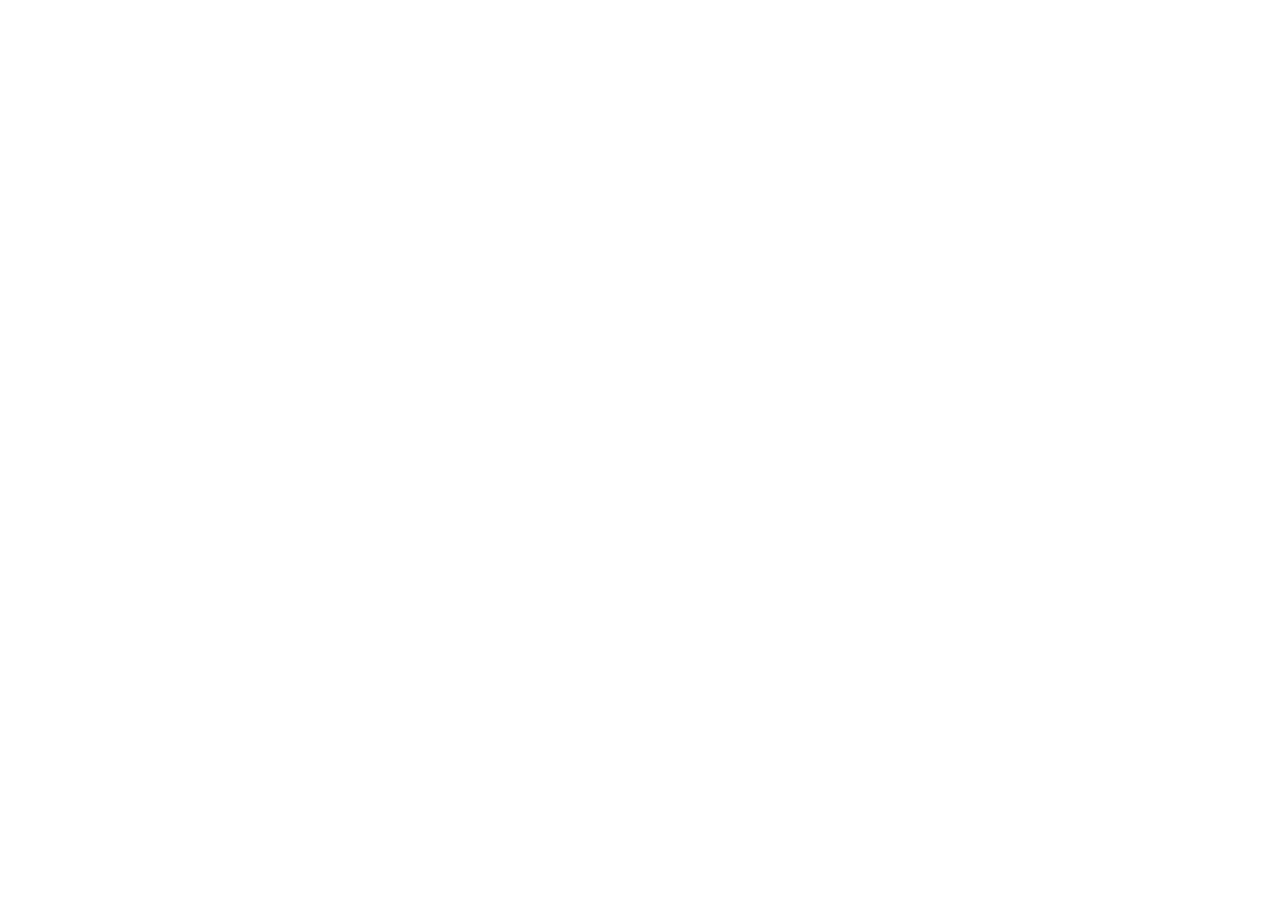
==== index.html @ 8655cf8e "Initial commit" ====
<!DOCTYPE html>
<html lang="en">
<head>
    <meta charset="UTF-8">
    <meta name="viewport" content="width=device-width, initial-scale=1.0">
    <title>Casey Reas</title>
    <link rel="stylesheet" href="css/estilos.css">
    <link rel="preconnect" href="https://fonts.googleapis.com">
<link rel="preconnect" href="https://fonts.gstatic.com" crossorigin>
<link href="https://fonts.googleapis.com/css2?family=Arvo:ital,wght@0,400;0,700;1,400;1,700&family=Barlow:ital,wght@0,100;0,200;0,300;0,400;0,500;0,600;0,700;0,800;0,900;1,100;1,200;1,300;1,400;1,500;1,600;1,700;1,800;1,900&display=swap" rel="stylesheet">
</head>
<body>
    <div>

    </div>
</body>
</html>
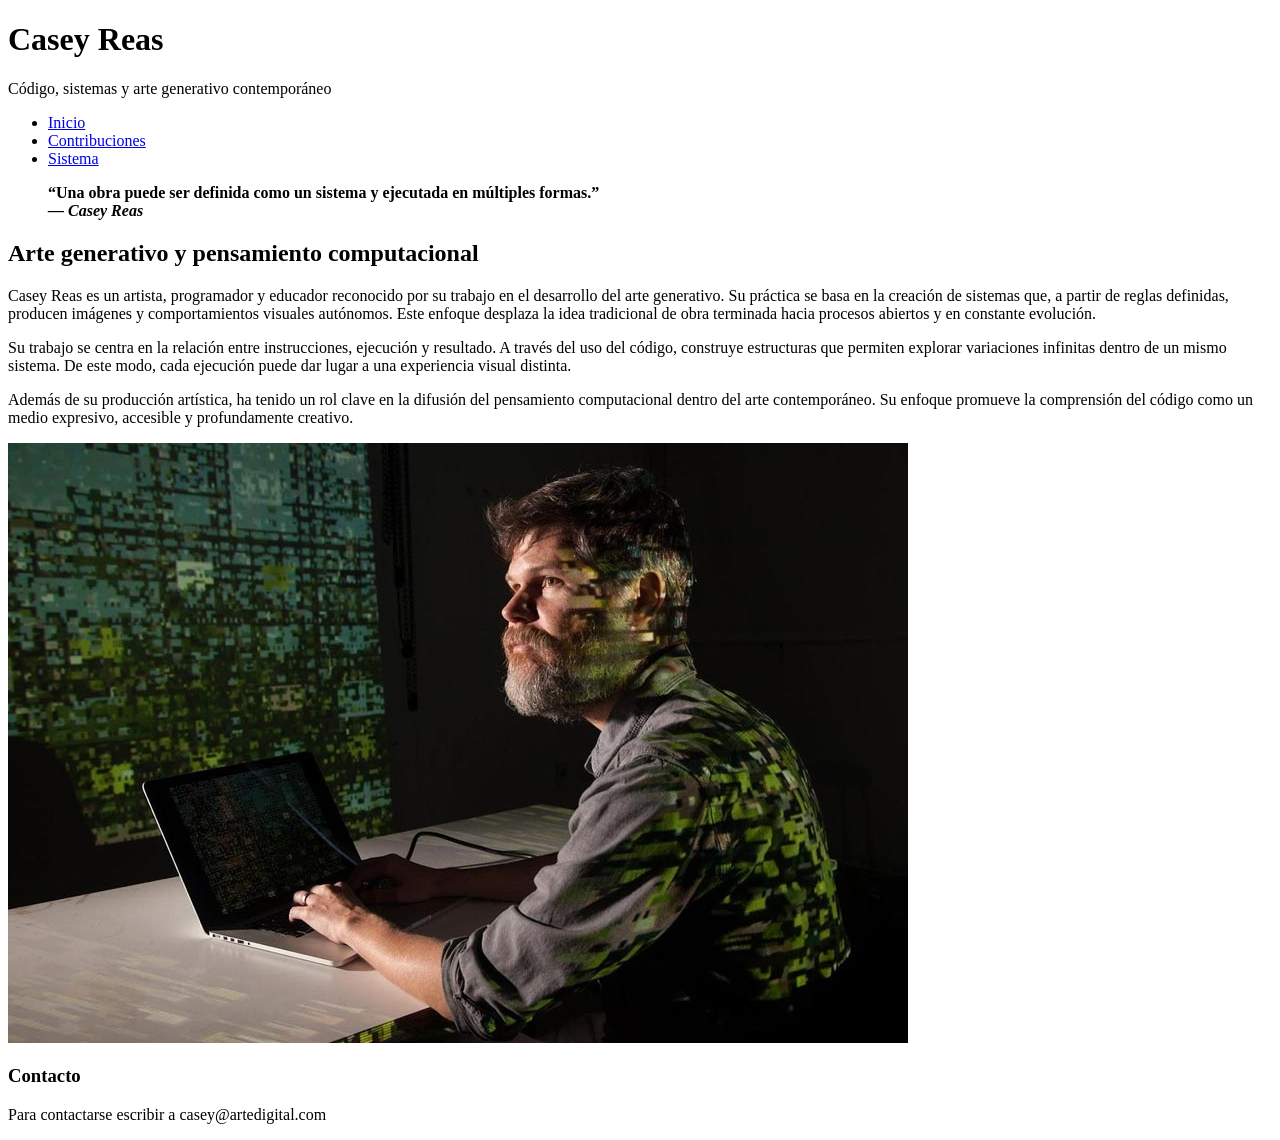
==== commit 5927de37: "terminado html de las paginas" ====
--- a/index.html
+++ b/index.html
@@ -1,17 +1,74 @@
 <!DOCTYPE html>
 <html lang="en">
-<head>
-    <meta charset="UTF-8">
-    <meta name="viewport" content="width=device-width, initial-scale=1.0">
-    <title>Casey Reas</title>
-    <link rel="stylesheet" href="css/estilos.css">
-    <link rel="preconnect" href="https://fonts.googleapis.com">
-<link rel="preconnect" href="https://fonts.gstatic.com" crossorigin>
-<link href="https://fonts.googleapis.com/css2?family=Arvo:ital,wght@0,400;0,700;1,400;1,700&family=Barlow:ital,wght@0,100;0,200;0,300;0,400;0,500;0,600;0,700;0,800;0,900;1,100;1,200;1,300;1,400;1,500;1,600;1,700;1,800;1,900&display=swap" rel="stylesheet">
-</head>
-<body>
-    <div>
+  <head>
+    <meta charset="UTF-8" />
+    <meta name="viewport" content="width=device-width, initial-scale=1.0" />
+    <title>Casey Reas - Inicio</title>
+    <link rel="stylesheet" href="css/estilos.css" />
+    <link rel="preconnect" href="https://fonts.googleapis.com" />
+    <link rel="preconnect" href="https://fonts.gstatic.com" crossorigin />
+    <link
+      href="https://fonts.googleapis.com/css2?family=Arvo:ital,wght@0,400;0,700;1,400;1,700&family=Barlow:ital,wght@0,100;0,200;0,300;0,400;0,500;0,600;0,700;0,800;0,900;1,100;1,200;1,300;1,400;1,500;1,600;1,700;1,800;1,900&display=swap"
+      rel="stylesheet"
+    />
+  </head>
+  <body>
+    <div class="contenedor-principal fondo">
+      <header>
+        <h1>Casey Reas</h1>
+        <p>Código, sistemas y arte generativo contemporáneo</p>
+        <nav>
+          <ul>
+            <li><a href="index.html">Inicio</a></li>
+            <li><a href="trabajos.html">Contribuciones</a></li>
+            <li><a href="sistema.html">Sistema</a></li>
+          </ul>
+        </nav>
+      </header>
+      <main>
+        <blockquote>
+          <p>
+            <strong
+              >“Una obra puede ser definida como un sistema y ejecutada en
+              múltiples formas.”<br />
+              <cite>— Casey Reas</cite></strong>
+            </p>
+        </blockquote>
 
+        <h2>Arte generativo y pensamiento computacional</h2>
+        <p>
+          Casey Reas es un artista, programador y educador reconocido por su
+          trabajo en el desarrollo del arte generativo. Su práctica se basa en
+          la creación de sistemas que, a partir de reglas definidas, producen
+          imágenes y comportamientos visuales autónomos. Este enfoque desplaza
+          la idea tradicional de obra terminada hacia procesos abiertos y en
+          constante evolución.
+        </p>
+        <p>
+          Su trabajo se centra en la relación entre instrucciones, ejecución y
+          resultado. A través del uso del código, construye estructuras que
+          permiten explorar variaciones infinitas dentro de un mismo sistema. De
+          este modo, cada ejecución puede dar lugar a una experiencia visual
+          distinta.
+        </p>
+
+        <p>
+          Además de su producción artística, ha tenido un rol clave en la
+          difusión del pensamiento computacional dentro del arte contemporáneo.
+          Su enfoque promueve la comprensión del código como un medio expresivo,
+          accesible y profundamente creativo.
+        </p>
+
+        <img
+          class="img-contenedor"
+          src="img/reas-1.jpg"
+          alt="foto de Casey Reas"
+        />
+      </main>
+      <footer>
+        <h3>Contacto</h3>
+        <p>Para contactarse escribir a casey@artedigital.com</p>
+      </footer>
     </div>
-</body>
+  </body>
 </html>
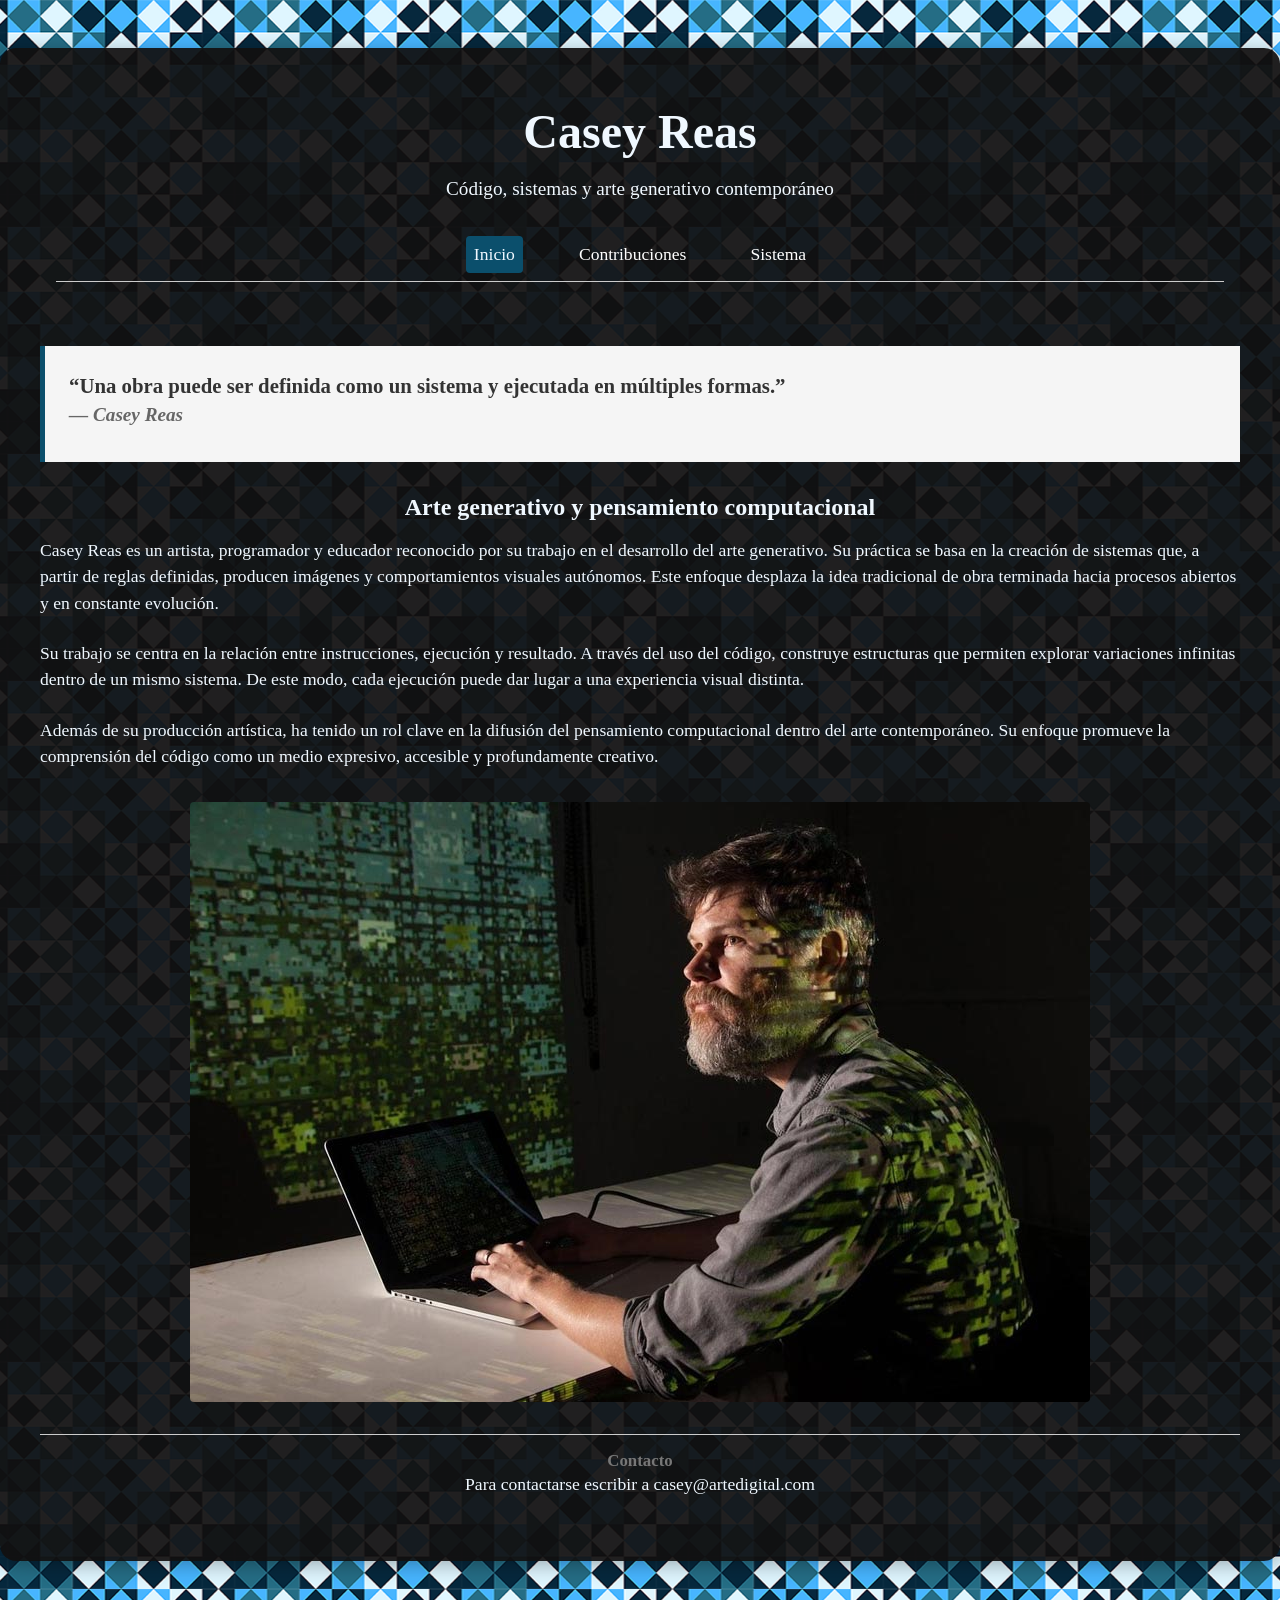
==== commit 296271cc: "primera parte de css" ====
--- a/index.html
+++ b/index.html
@@ -19,7 +19,7 @@
         <p>Código, sistemas y arte generativo contemporáneo</p>
         <nav>
           <ul>
-            <li><a href="index.html">Inicio</a></li>
+            <li><a class="activo" href="index.html">Inicio</a></li>
             <li><a href="trabajos.html">Contribuciones</a></li>
             <li><a href="sistema.html">Sistema</a></li>
           </ul>
--- a/css/estilos.css
+++ b/css/estilos.css
@@ -0,0 +1,126 @@
+* {
+    margin: 0;
+    padding: 0;
+    box-sizing: border-box;
+}
+
+body {
+    background-image: url(/img/fondo.png);
+    background-position: center top;
+    background-repeat: repeat;
+
+    color: #111111;
+}
+.contenedor-principal {
+    max-width: 100rem;
+    width: 100%;
+    margin: 3rem auto;
+
+    background-color: rgba(18, 16, 16, 0.93);
+    padding: 2.5rem;
+    border-radius: 1rem;
+    box-shadow: 0px 4px 20px rgba(0, 0, 0, 0.3);
+}
+
+header {
+    text-align: center;
+    padding: 1rem;
+    margin-bottom: 3rem;
+}
+
+header h1 {
+    color: aliceblue;
+    font-size: 3rem;
+    margin-bottom: 1rem;
+}
+header p {
+    font-size: 1.2rem;
+}
+
+nav {
+    background-color: transparent;
+    margin-top: 1rem;
+    border-bottom: 1px solid #ccc;
+}
+
+nav ul {
+    list-style: none;
+    display: flex;
+    justify-content: center;
+    gap: 2rem;
+    padding: 0;
+}
+
+nav li {
+    margin: 0.5rem;
+}
+
+nav a {
+    text-decoration: none;
+    color: #0b4f6c;
+    font-size: 1.1rem;
+    padding: 0.5rem;
+    display: block;
+    border-radius: 0.5rem;
+}
+
+nav a:link {
+    color: white;
+}
+
+nav a.activo {
+    color: aliceblue;
+    background-color: #0b4f6c;
+    border-radius: 4px;
+}
+
+nav a:hover {
+    background-color: white;
+}
+
+h2 {
+    color: aliceblue;
+    text-align: center;
+    margin-bottom: 1rem;
+}
+
+p {
+    color: aliceblue;
+    font-size: 1.1rem;
+    line-height: 1.5;
+    margin-bottom: 1.5rem;
+}
+blockquote {
+    background-color: whitesmoke;
+    border-left: 5px solid #0b4f6c;
+    padding: 1.5rem;
+    margin: 2rem 0;
+}
+
+blockquote p {
+    font-size: 1.3rem;
+    margin-bottom: 0.5rem;
+    color: #333;
+}
+
+blockquote cite {
+    font-size: 1.2rem;
+    color: #666;
+    display: block;
+}
+
+main img {
+    max-width: 100%;
+    height: auto;
+    display: block; 
+    margin: 2rem auto;
+    border-radius: 4px;
+}
+
+footer {
+    text-align: center;
+    padding-top: 1rem;
+    border-top: 1px solid #ccc;
+    color: #777;
+    font-size: 0.9rem;
+}
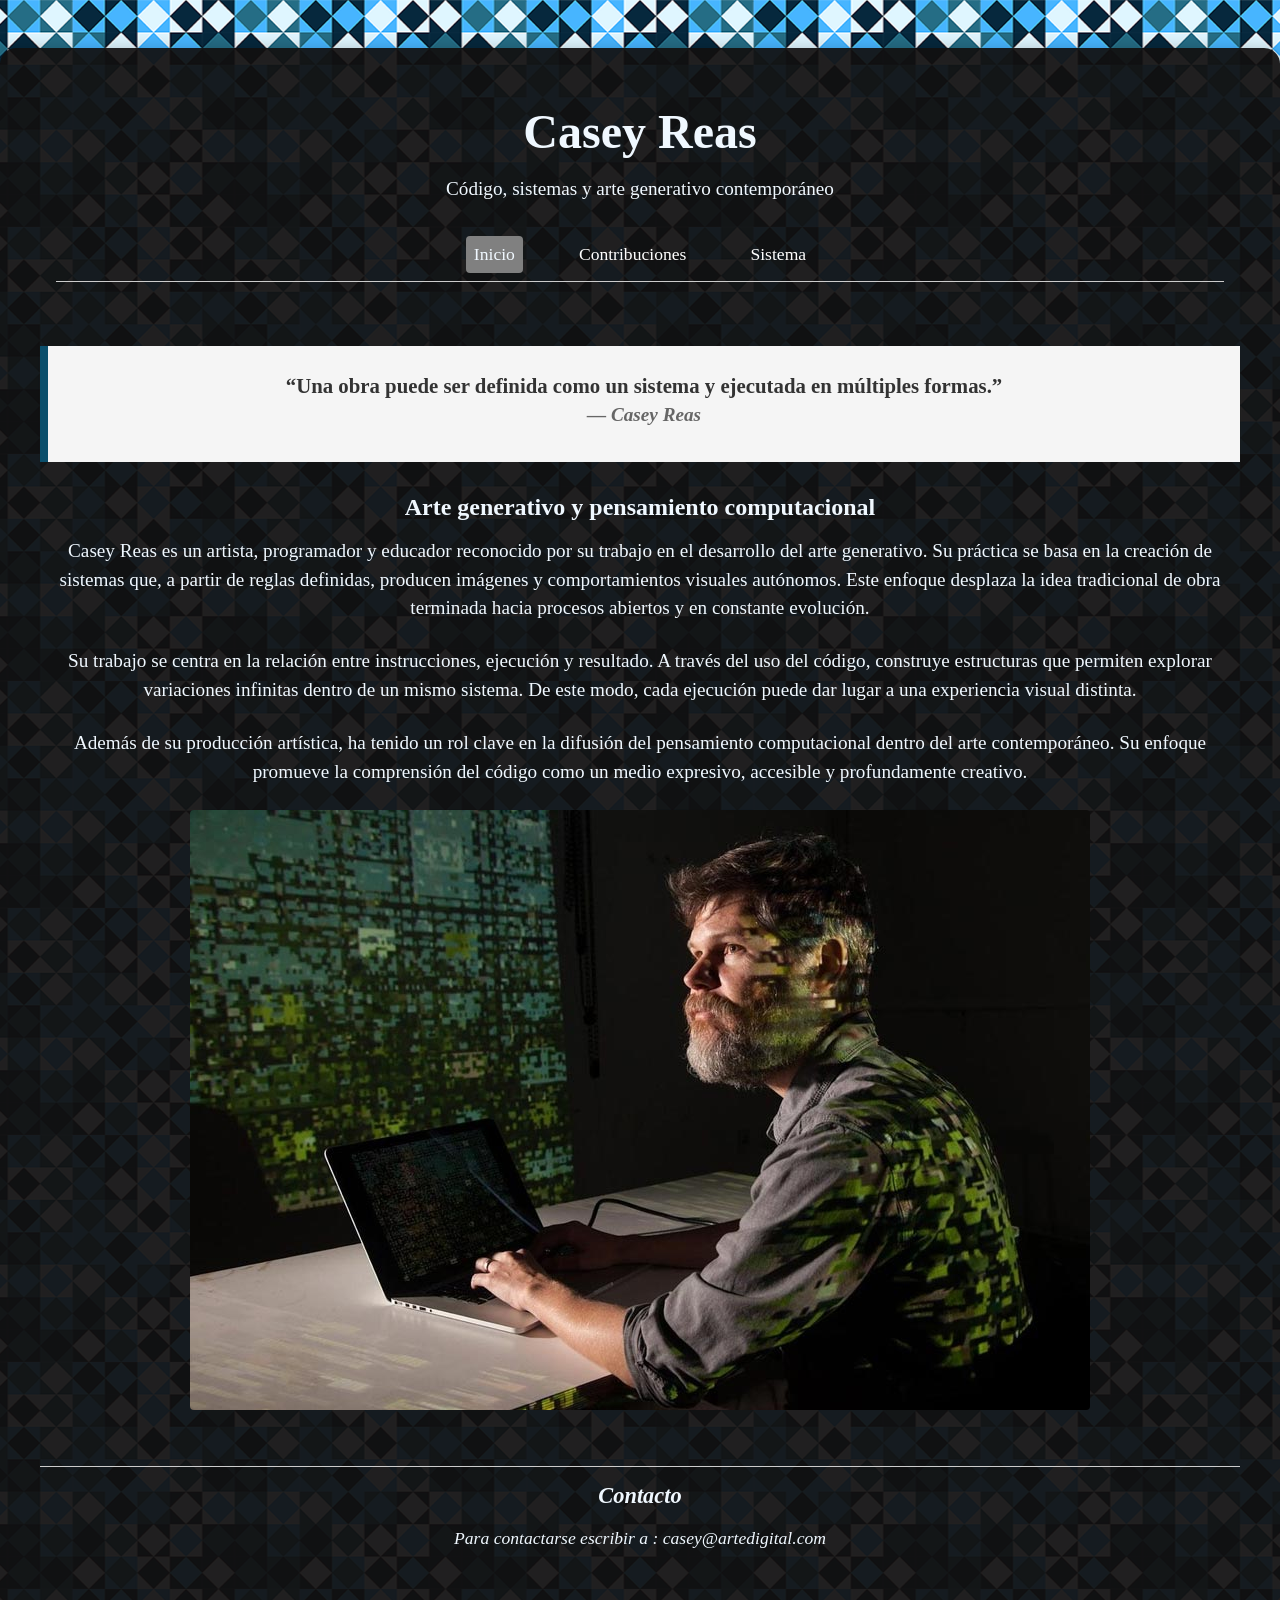
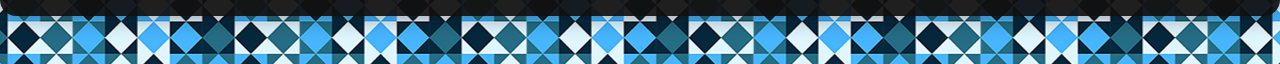
==== commit 3eb89266: "terminado parte de css" ====
--- a/index.html
+++ b/index.html
@@ -1,5 +1,5 @@
 <!DOCTYPE html>
-<html lang="en">
+<html lang="es">
   <head>
     <meta charset="UTF-8" />
     <meta name="viewport" content="width=device-width, initial-scale=1.0" />
@@ -13,7 +13,7 @@
     />
   </head>
   <body>
-    <div class="contenedor-principal fondo">
+    <div class="contenedor-principal">
       <header>
         <h1>Casey Reas</h1>
         <p>Código, sistemas y arte generativo contemporáneo</p>
@@ -26,6 +26,7 @@
         </nav>
       </header>
       <main>
+        <article>
         <blockquote>
           <p>
             <strong
@@ -59,15 +60,14 @@
           accesible y profundamente creativo.
         </p>
 
-        <img
-          class="img-contenedor"
-          src="img/reas-1.jpg"
-          alt="foto de Casey Reas"
-        />
+        <img class="img-contenedor" src="img/reas-1.jpg"  alt="foto de Casey Reas"/>
+        </article>
       </main>
       <footer>
+        <address>
         <h3>Contacto</h3>
-        <p>Para contactarse escribir a casey@artedigital.com</p>
+        <p class="texto-mail">Para contactarse escribir a : <a href="mailto:casey@artedigital.com"></a>casey@artedigital.com</p>
+        </address>
       </footer>
     </div>
   </body>
--- a/css/estilos.css
+++ b/css/estilos.css
@@ -19,7 +19,7 @@
     background-color: rgba(18, 16, 16, 0.93);
     padding: 2.5rem;
     border-radius: 1rem;
-    box-shadow: 0px 4px 20px rgba(0, 0, 0, 0.3);
+    box-shadow: 0 0.25rem 1.25rem rgba(0, 0, 0, 0.3);
 }
 
 header {
@@ -40,7 +40,7 @@
 nav {
     background-color: transparent;
     margin-top: 1rem;
-    border-bottom: 1px solid #ccc;
+    border-bottom: 0.0625rem solid #ccc;
 }
 
 nav ul {
@@ -57,7 +57,7 @@
 
 nav a {
     text-decoration: none;
-    color: #0b4f6c;
+    color: whitesmoke;
     font-size: 1.1rem;
     padding: 0.5rem;
     display: block;
@@ -70,12 +70,12 @@
 
 nav a.activo {
     color: aliceblue;
-    background-color: #0b4f6c;
-    border-radius: 4px;
+    background-color: grey;
+    border-radius: 0.25rem;
 }
 
 nav a:hover {
-    background-color: white;
+    background-color: #ccc;
 }
 
 h2 {
@@ -83,16 +83,29 @@
     text-align: center;
     margin-bottom: 1rem;
 }
+h3 {
+    color: aliceblue;
+    font-size: 1.4rem;
+    text-align: center;
+    margin-bottom: 1rem;
+}
+h4 {
+    color: aliceblue;
+    font-size: 1.4rem;
+    text-align: center;
+    margin-bottom: 1rem;
+}
 
 p {
     color: aliceblue;
-    font-size: 1.1rem;
+    text-align: center;
+    font-size: 1.2rem;
     line-height: 1.5;
     margin-bottom: 1.5rem;
 }
 blockquote {
     background-color: whitesmoke;
-    border-left: 5px solid #0b4f6c;
+    border-left: 0.5rem solid #0b4f6c;
     padding: 1.5rem;
     margin: 2rem 0;
 }
@@ -109,18 +122,59 @@
     display: block;
 }
 
+.aportes {
+    list-style: none;
+    color: white;
+    text-align: center;
+}
+
+.obra {
+    margin: 1.5rem;
+    font-size: 1.2rem;
+}
+
 main img {
+    display: block;
     max-width: 100%;
     height: auto;
-    display: block; 
-    margin: 2rem auto;
-    border-radius: 4px;
+    margin: 0 auto;
+    margin-bottom: 3.5rem;
+    border-radius: 0.25rem;
+}
+
+.video {
+    max-width: 50rem;
+    width: 100%;
+    margin: 2.5rem auto;
+
+    position: relative;
+    padding-bottom: 50%;
+    height: 0;
+    overflow: hidden;
+    border-radius: 1rem;
+    box-shadow: 0rem 0.25rem 0.9rem rgba(0, 0, 0, 0.15);
+}
+
+.video iframe {
+    position: absolute;
+    top: 0;
+    left: 0;
+    width: 100%;
+    height: 100%;
+    border: none;
 }
 
 footer {
     text-align: center;
     padding-top: 1rem;
-    border-top: 1px solid #ccc;
+    border-top: 0.06rem solid #ccc;
     color: #777;
     font-size: 0.9rem;
-}+}
+
+.texto-mail {
+    font-size: 1.1rem;
+    color: aliceblue;
+    margin-top: 1rem;
+}
+ 
